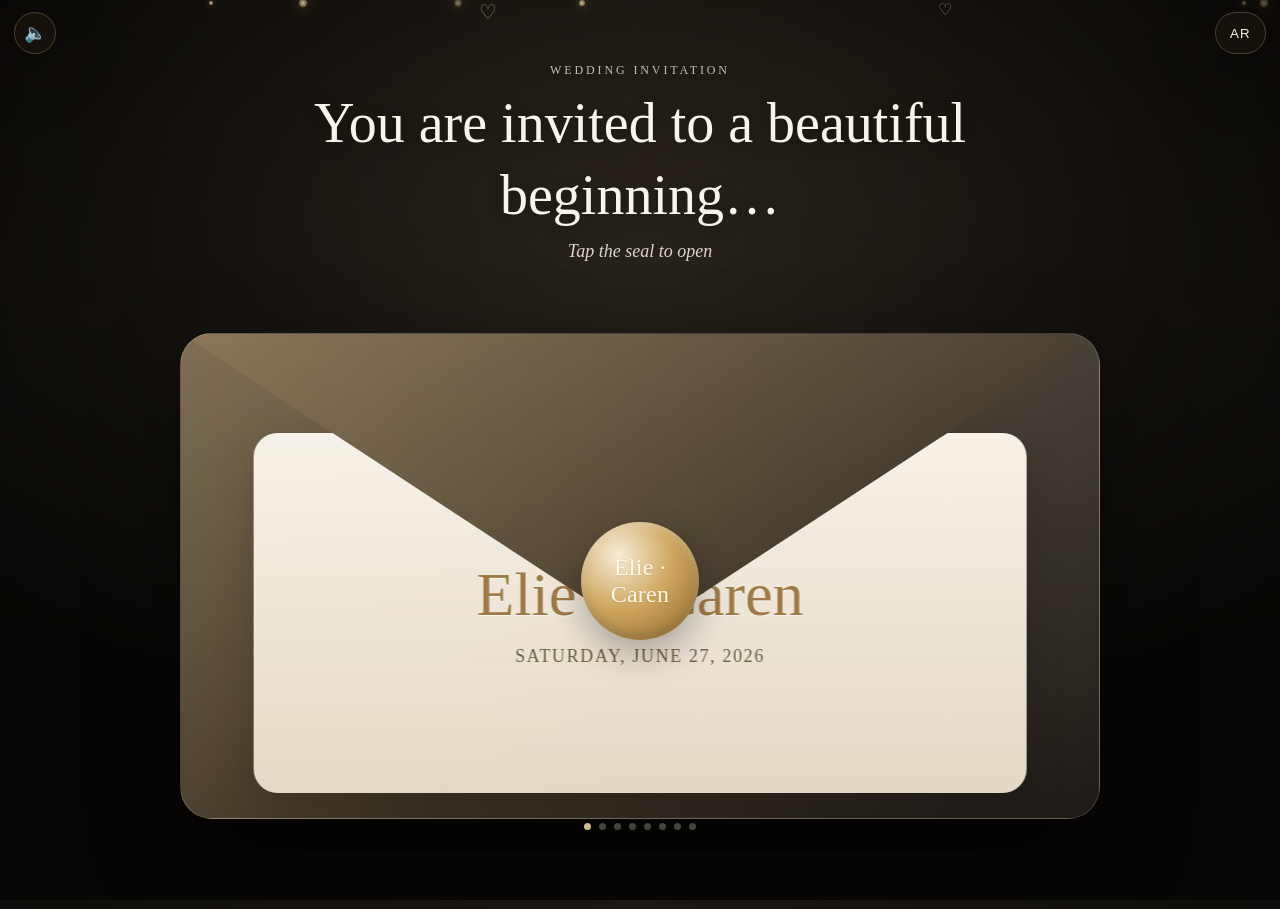
==== index.html @ f536a9fe "Update index.html" ====
<!doctype html>
<html lang="en">
<head>
  <meta charset="utf-8" />
  <meta name="viewport" content="width=device-width, initial-scale=1, viewport-fit=cover" />
  <title>Elie & Caren Wedding Invitation</title>

  <!-- Prevent phone auto-detection -->
  <meta name="format-detection" content="telephone=no">

  <!-- Open Graph (WhatsApp / Facebook preview) -->
  <meta property="og:title" content="Elie & Caren Wedding Invitation" />
  <meta property="og:description" content="You are invited to celebrate our special day." />
  <meta property="og:type" content="website" />
  <meta property="og:url" content="https://elieandcaren.github.io/elie-caren-invitation/" />
  <meta property="og:image" content="https://elieandcaren.github.io/elie-caren-invitation/preview.png" />
  <meta property="og:image:width" content="1200" />
  <meta property="og:image:height" content="630" />

  <!-- Twitter (also used by some apps) -->
  <meta name="twitter:card" content="summary_large_image" />
  <meta name="twitter:title" content="Elie & Caren Wedding Invitation" />
  <meta name="twitter:description" content="You are invited to celebrate our special day." />
  <meta name="twitter:image" content="https://elieandcaren.github.io/elie-caren-invitation/preview.png" />

  <link rel="stylesheet" href="style.css" />
</head>
<body>
  <div class="site-video-wrap" aria-hidden="true">
   <video id="siteVideo" class="site-video" autoplay muted loop playsinline preload="auto">
  <source src="video.mp4?v=2" type="video/mp4">
</video>
    <div class="site-video-overlay"></div>
  </div>

  <div class="hearts-global" aria-hidden="true"></div>

  <audio id="bgMusic" loop preload="auto">
    <source src="music.mp3" type="audio/mpeg" />
  </audio>

  <div class="topbar">
    <button class="icon-btn" id="musicBtn" aria-label="Toggle music" title="Music">🔈</button>
    <button class="pill" id="langBtn" aria-label="Toggle language">AR</button>
  </div>

  <main class="slider" id="slider" aria-label="Wedding invitation slides">

    <section class="slide is-active intro-slide" data-bg="slide1.jpg">
      <div class="gold-particles" aria-hidden="true"></div>
      <div class="content intro-content">
        <div class="intro-copy">
          <div class="intro-kicker" data-reveal data-en="Wedding Invitation" data-ar="دعوة زفاف">Wedding Invitation</div>
          <h1 class="intro-title" data-reveal data-en="You are invited to a beautiful beginning…" data-ar="مدعوون لبداية جميلة…">You are invited to a beautiful beginning…</h1>
          <div class="intro-sub" data-reveal data-en="Tap the seal to open" data-ar="اضغطوا على الختم للفتح">Tap the seal to open</div>
        </div>

        <div class="envelope-stage" id="startBtn" role="button" tabindex="0" aria-label="Open invitation">
          <div class="screen-envelope" id="sealCard">
            <div class="env-base"></div>
            <div class="env-paper">
              <div class="paper-monogram" data-en="Elie &amp; Caren" data-ar="إيلي و كارن">Elie &amp; Caren</div>
              <div class="paper-date" data-en="Saturday, June 27, 2026" data-ar="السبت، ٢٧ حزيران ٢٠٢٦">Saturday, June 27, 2026</div>
            </div>
            <div class="env-flap"><div class="flap-inner"></div></div>
            <button class="wax-seal" id="sealOpenBtn" type="button" aria-label="Open seal"><span class="seal-script">Elie · Caren</span></button>
          </div>
        </div>
      </div>
    </section>

    <section class="slide" data-bg="slide2.jpg">
      <div class="content">
        <div class="verse" data-reveal data-en="“So they are no longer two, but one flesh…”<br><span class='small'>Matthew 19:6</span>" data-ar="&quot;فَلَيْسَا بَعْدُ ٱثْنَيْنِ بَلْ جَسَدٌ وَاحِدٌ...&quot;<br><span class='small'>متى ١٩:٦</span>">“So they are no longer two, but one flesh…”<br><span class="small">Matthew 19:6</span></div>

        <div class="invite-block premium-card">
          <div class="lead" data-reveal data-en="With joyous hearts," data-ar="بِقُلُوبٍ مَمْلُوءَةٍ بِٱلفَرَح،">With joyous hearts,</div>
<div class="parents" data-reveal 
data-en="Jofre and Jossy Saadeh&nbsp;&nbsp;&nbsp;&nbsp;Daher and Samar El Asmar" 
data-ar="جوفر و جوسي سعادة&nbsp;&nbsp;&nbsp;&nbsp;ضاهر و سمر الأسمر">
Jofre and Jossy Saadeh&nbsp;&nbsp;&nbsp;&nbsp;Daher and Samar El Asmar
</div>
          <div class="lead2" data-reveal data-en="request the honor of your presence to celebrate the wedding of their son and daughter" data-ar="يتشرفان بدعوتكم لحضور حفل زفاف ابنهما وابنتهما">request the honor of your presence to celebrate the wedding of their son and daughter</div>
          <div class="names-script shimmer" data-reveal data-en="Elie &amp; Caren" data-ar="إيلي و كارن">Elie <span class="amp">&amp;</span> Caren</div>
          <div class="date" data-reveal data-en="Saturday, June 27, 2026" data-ar="السبت، ٢٧ حزيران ٢٠٢٦">Saturday, June 27, 2026</div>
        </div>

        <div class="hint" data-en="Swipe left" data-ar="اسحب لليسار">Swipe left <div class="arrow">←</div></div>
      </div>
    </section>

    <section class="slide" data-bg="slide3.jpeg">
      <div class="content">
        <div class="title" data-reveal data-en="Wedding Ceremony" data-ar="الإكليل">Wedding Ceremony</div>
        <div class="info premium-card" data-reveal>
          <div class="row"><div class="icon">📅</div><div class="txt" data-en="June 27, 2026" data-ar="٢٧ حزيران ٢٠٢٦">June 27, 2026</div></div>
          <div class="row"><div class="icon">🕕</div><div class="txt" data-en="6:00 pm" data-ar="٦:٠٠ مساء">6:00 pm</div></div>
          <div class="row"><div class="icon">📍</div><div class="txt" data-en="Saint Georges Church, Bekfaya" data-ar="كنيسة مار جرجس، بكفيا">Saint Georges Church, Bekfaya</div></div>
        </div>
        <a class="cta" data-reveal target="_blank" rel="noopener noreferrer" href="https://maps.app.goo.gl/kq51roRV7UsMzKbs8"><span data-en="Location Map" data-ar="الخريطة">Location Map</span></a>
        <div class="hint" data-en="Swipe left" data-ar="اسحب لليسار">Swipe left <div class="arrow">←</div></div>
      </div>
    </section>

    <section class="slide" data-bg="slide4.jpeg">
      <div class="content">
        <div class="title" data-reveal data-en="Wedding Celebration" data-ar="الاحتفال">Wedding Celebration</div>
        <div class="info premium-card" data-reveal>
          <div class="row"><div class="icon">🕖</div><div class="txt" data-en="7:00 pm Welcome Drink" data-ar="٧:٠٠ مساء مشروب ترحيبي">7:00 pm Welcome Drink</div></div>
          <div class="row"><div class="icon">🍽️</div><div class="txt" data-en="8:00 pm Dinner" data-ar="٨:٠٠ مساء العشاء">8:00 pm Dinner</div></div>
          <div class="row"><div class="icon">📍</div><div class="txt" data-en="Aurelia, Bhersaf" data-ar="أوريليا، بحرصاف">Aurelia, Bekfaya (Bhersaf)</div></div>
        </div>
        <a class="cta" data-reveal target="_blank" rel="noopener noreferrer" href="https://maps.app.goo.gl/hfpEqj73owBJCMPR9"><span data-en="Location Map" data-ar="الخريطة">Location Map</span></a>
        <div class="hint" data-en="Swipe left" data-ar="اسحب لليسار">Swipe left <div class="arrow">←</div></div>
      </div>
    </section>

    <section class="slide" data-bg="slide8.jpg">
      <div class="content center program-slide">
        <div class="program-card premium-card" data-reveal>
          <div class="program-title" data-en="Program of the Day" data-ar="برنامج اليوم">Program of the Day</div>
          <div class="program-list">
            <div class="program-row">
              <div class="program-time" data-en="2:00 pm" data-ar="٢:٠٠ مساء">2:00 pm</div>
              <div class="program-details">
                <div class="program-place" data-en="At the Groom's House" data-ar="في منزل العريس">At the Groom's House</div>
                <div class="program-location" data-en="Mansourieh" data-ar="المنصورية">Mansourieh</div>
              </div>
            </div>
            <div class="program-row">
              <div class="program-time" data-en="2:00 pm" data-ar="٢:٠٠ مساء">2:00 pm</div>
              <div class="program-details">
                <div class="program-place" data-en="Bride Reception" data-ar="استقبال العروس">Bride Reception</div>
                <div class="program-location-line">
                  <div class="program-location" data-en="The Ray Hotel, Ain Saadeh" data-ar="فندق ذا راي، عين سعادة">The Ray Hotel, Ain Saadeh</div>
                  <a class="program-map-btn" href="https://maps.app.goo.gl/2anEecc3D1twg9Cs7" target="_blank" rel="noopener noreferrer"><span data-en="Location" data-ar="الموقع">Location</span></a>
                </div>
              </div>
            </div>
            <div class="program-row">
              <div class="program-time" data-en="6:00 pm" data-ar="٦:٠٠ مساء">6:00 pm</div>
              <div class="program-details">
                <div class="program-place" data-en="Wedding Ceremony" data-ar="الإكليل">Wedding Ceremony</div>
                <div class="program-location" data-en="Saint Georges Church, Bekfaya" data-ar="كنيسة مار جرجس، بكفيا">Saint Georges Church, Bekfaya</div>
              </div>
            </div>
            <div class="program-row">
              <div class="program-time" data-en="7:00 pm" data-ar="٧:٠٠ مساء">7:00 pm</div>
              <div class="program-details">
                <div class="program-place" data-en="Welcoming Drink" data-ar="مشروب ترحيبي">Welcoming Drink</div>
                <div class="program-location" data-en="Aurelia, Bekfaya" data-ar="أوريليا، بكفيا">Aurelia, Bekfaya</div>
              </div>
            </div>
            <div class="program-row">
              <div class="program-time" data-en="8:00 pm" data-ar="٨:٠٠ مساء">8:00 pm</div>
              <div class="program-details">
                <div class="program-place" data-en="Dinner" data-ar="العشاء">Dinner</div>
                <div class="program-location" data-en="Aurelia, Bekfaya" data-ar="أوريليا، بكفيا">Aurelia, Bekfaya</div>
              </div>
            </div>
          </div>
          <div class="program-note" data-en="A night of love, joy, music, and singing till dawn." data-ar="ليلة من المحبة والفرح والموسيقى والغناء حتى الفجر.">A night of love, joy, music, and singing till dawn.</div>
        </div>
      </div>
    </section>

    <section class="slide" data-bg="slide6.jpg">
      <div class="gold-particles" aria-hidden="true"></div>
      <div class="content center gift-slide">
        <div class="gift-card premium-card" data-reveal>
          <div class="gift-title" data-en="With Love &amp; Blessings" data-ar="بالمحبة والبركة">With Love &amp; Blessings</div>
          <div class="gift-text" data-en="Your presence is truly enough for us.<br>If you would like to offer a gift,<br>please find our wedding registry below." data-ar="حضوركم ومشاركتكم لنا هذا اليوم يكفياننا سعادة.<br>وإن أحببتم تقديم هدية،<br>تجدون سجل الهدايا الخاص بزفافنا أدناه.">Your presence is truly enough for us.<br>If you would like to offer a gift,<br>please find our wedding registry below.</div>
         <div class="bank-box">
  <div><strong>Account Name:</strong> Elie &amp; Caren</div>
  <div><strong>WHISH ACCOUNT:</strong> <span class="phone">20677045-03</span></div>
</div></div>
        </div>
      </div>
    </section>

    <section class="slide" data-bg="slide5.jpg">
      <div class="content rsvp-content">
        <div class="title" data-reveal data-en="Be Our Guest" data-ar="كونوا ضيوفنا">Be Our Guest</div>
        <div class="subtitle" data-reveal data-en="Please reply (RSVP)" data-ar="يرجى تأكيد الحضور (RSVP)">Please reply (RSVP)</div>

        <div class="invite-personal-box premium-card" data-reveal>
          <div class="invite-personal-label" data-en="Reserved For" data-ar="الدعوة باسم">Reserved For</div>
          <div id="reservedName" class="invite-personal-name">Our dear guest</div>
          <div id="invitationCount" class="invite-personal-count">Invitation for 1 guest</div>
        </div>

        <div class="card premium-card" data-reveal>
          <div class="grid">
            <input id="rsvpName" type="hidden" />
            <div class="field">
              <label data-en="Attending" data-ar="الحضور">Attending</label>
              <select id="attending">
                <option value="yes" data-en="Yes" data-ar="نعم">Yes</option>
                <option value="no" data-en="No" data-ar="لا">No</option>
              </select>
            </div>
            <div class="field">
              <label data-en="Number of Guests" data-ar="عدد الضيوف">Number of Guests</label>
              <input id="guests" type="number" min="0" max="10" value="1" />
            </div>
            <div class="field">
              <label data-en="Phone (optional)" data-ar="الهاتف (اختياري)">Phone (optional)</label>
              <input id="phone" type="tel" placeholder="+961 …" />
            </div>
            <div class="field full">
              <label data-en="Note (optional)" data-ar="ملاحظة (اختياري)">Note (optional)</label>
              <input id="note" type="text" placeholder="Anything we should know?" />
            </div>
          </div>
          <button class="submit" id="submitBtn"><span data-en="RSVP" data-ar="تأكيد">RSVP</span></button>
          <div class="contact">
  <span data-en="Groom:" data-ar="العريس:">Groom:</span>
  <span class="phone">70668247</span>

  <span class="divider-dot">•</span>

  <span data-en="Bride:" data-ar="العروس:">Bride:</span>
  <span class="phone">78881989</span>
</div>
          <div class="status" id="status"></div>
        </div>
      </div>
    </section>

    <section class="slide final-slide" data-bg="slide11.png">
      <div class="gold-particles" aria-hidden="true"></div>
      <div class="content center final-clean luxury-final">
        <div class="final-top-line" data-reveal data-en="With love, joy, and endless gratitude" data-ar="بكل محبة وفرح وامتنان لا ينتهي">With love, joy, and endless gratitude</div>
        <div class="quote" data-reveal data-en="And so the adventure begins..." data-ar="وهكذا تبدأ الحكاية...">And so the adventure begins...</div>
        <div class="names-final shimmer" data-reveal data-en="Elie &amp; Caren" data-ar="إيلي و كارن">Elie &amp; Caren</div>
        <div class="date-final" data-reveal data-en="Saturday • June 27, 2026" data-ar="السبت • ٢٧ حزيران ٢٠٢٦">Saturday • June 27, 2026</div>
        <div class="final-bottom-line" data-reveal data-en="We cannot wait to celebrate this unforgettable night with you." data-ar="لا يسعنا الانتظار لنحتفل معكم بهذه الليلة التي لا تُنسى.">We cannot wait to celebrate this unforgettable night with you.</div>
        <div class="heart luxury-heart">♡</div>
      </div>
    </section>

    <div class="dots" id="dots" aria-hidden="true"></div>
  </main>

  <script src="script.js"></script>
</body>
</html>
---- style.css ----
:root{
  --bg:#0d0c0a;
  --fg:#f8f4ec;
  --muted:rgba(248,244,236,.82);
  --stroke:rgba(224,196,145,.26);
  --glass:rgba(30,24,16,.38);
  --shadow:0 20px 60px rgba(0,0,0,.42);
  --gold:#d5b27b;
  --gold-deep:#9d7a46;
  --beige:#e9ddc7;
  --beige-soft:#f4ede2;
  --warm:#b29367;
}

*{box-sizing:border-box}
html,body{height:100%}
body{
  margin:0;
  background:radial-gradient(circle at top, #1b1712, #0d0c0a 60%);
  color:var(--fg);
  overflow:hidden;
  -webkit-font-smoothing:antialiased;
  font-family: ui-serif, Georgia, "Times New Roman", Times, serif;
}
.phone {
  color: #e8d8a8;
  text-decoration: none;
  letter-spacing: 1.5px;
}
.site-video-wrap {
  position: fixed;
  inset: 0;
  width: 100vw;
  height: 100vh;
  overflow: hidden;
  z-index: -2;
  pointer-events: none;
}

.site-video {
  position: absolute;
  inset: 0;
  width: 100%;
  height: 100%;
  object-fit: cover;
  object-position: 50% 45%;
  display: block;
}

.site-video-overlay {
  position: absolute;
  inset: 0;
  background:
    radial-gradient(70% 55% at 50% 18%, rgba(212,178,123,.08), transparent 60%),
    linear-gradient(to bottom, rgba(14,11,8,.35), rgba(14,11,8,.45));
}

.hearts-global{
  position: fixed; inset: 0; overflow: hidden; pointer-events: none; z-index: 40;
}
.heart-global{
  position:absolute; color: rgba(233,221,199,.54); user-select:none; font-size: 14px; animation: floatGlobal linear infinite;
}
@keyframes floatGlobal{
  0% { transform: translateY(110vh) scale(.85); opacity: 0; }
  10% { opacity: .28; }
  90% { opacity: .28; }
  100% { transform: translateY(-15vh) scale(1.15); opacity: 0; }
}

.topbar{
  position:fixed; top: env(safe-area-inset-top, 12px); left:0; right:0; padding:12px 14px;
  display:flex; justify-content:space-between; align-items:center; z-index:60; pointer-events:none;
}
.topbar > *{pointer-events:auto}
.icon-btn,.pill{
  height:42px; border-radius:999px; border:1px solid var(--stroke); background:rgba(44,34,22,.35);
  color:var(--fg); box-shadow:var(--shadow); backdrop-filter: blur(12px);
}
.icon-btn{width:42px; font-size:18px}
.pill{padding:0 14px; letter-spacing:.08em}

.slider{height:100vh; width:100vw; position:relative; z-index:2}
.slide{
  position:absolute; inset:0; opacity:0; transform:scale(1.02); transition: opacity .7s ease, transform .95s ease;
  pointer-events:none; overflow:hidden;
}
.slide::before{
  content:""; position:absolute; inset:0; background-image:var(--bg-image); background-position:center; background-size:cover; background-repeat:no-repeat;
  transform:scale(1.03); transition:transform 7s ease, filter .7s ease;
  filter:saturate(.96) brightness(.95);
}
.slide::after{
  content:""; position:absolute; inset:0;
  background:
    radial-gradient(70% 55% at 50% 30%, rgba(236,212,172,.08), rgba(0,0,0,.34)),
    linear-gradient(to bottom, rgba(10,8,6,.26), rgba(12,10,8,.54));
}
.slide.is-active{opacity:1; transform:scale(1); pointer-events:auto; z-index:5}
.slide.is-active::before{transform:scale(1.09)}
.content{
  position:relative; z-index:2; height:100%; padding: clamp(22px, 4vw, 38px);
  display:flex; flex-direction:column; justify-content:center; align-items:center; text-align:center; gap:14px;
}
.intro-content{justify-content:space-evenly; gap:28px}
.rsvp-content{justify-content:flex-start; padding-top: clamp(90px, 14vh, 130px); padding-bottom: 90px; overflow:auto}

.premium-card{
  background:linear-gradient(180deg, rgba(40,31,20,.30), rgba(18,14,10,.44));
  border:1px solid var(--stroke); backdrop-filter:blur(14px); box-shadow:var(--shadow);
}

.title{font-size: clamp(34px, 6.5vw, 54px); letter-spacing:.02em; margin:0; text-shadow:0 3px 14px rgba(0,0,0,.24)}
.subtitle{margin-top:-8px; color:var(--muted); font-size: clamp(16px, 3.6vw, 20px)}
.verse{max-width:680px; color: rgba(255,248,239,.90); font-style: italic; line-height: 1.6; font-size: clamp(20px, 4vw, 26px)}
.verse .small{display:inline-block; margin-top:8px; font-size:.9em; opacity:.9}

.intro-copy{display:flex; flex-direction:column; align-items:center; gap:10px; max-width:760px}
.intro-kicker{text-transform:uppercase; letter-spacing:.24em; font-size:12px; color:rgba(244,237,226,.78)}
.intro-title{margin:0; font-size:clamp(30px, 6vw, 56px); font-weight:300; line-height:1.28; text-shadow:0 3px 16px rgba(0,0,0,.28)}
.intro-sub{font-size:clamp(15px, 3.2vw, 18px); color:rgba(255,248,239,.84); font-style:italic}

.envelope-stage{width:min(96vw, 980px); height:min(58vh, 560px); display:flex; align-items:center; justify-content:center; cursor:pointer; perspective:1800px}
.screen-envelope{position:relative; width:min(96vw, 920px); height:min(54vh, 500px); transform-style:preserve-3d}
.env-base{position:absolute; inset:0; border-radius:32px; background:linear-gradient(180deg, rgba(255,255,255,.12), rgba(255,255,255,.02)), linear-gradient(135deg, #6f5b3d, #362d21 52%, #191511); border:1px solid rgba(233,221,199,.18); box-shadow:0 35px 90px rgba(0,0,0,.40)}
.env-paper{position:absolute; left:50%; bottom:26px; width:84%; height:74%; transform:translateX(-50%) translateY(0); border-radius:24px; background:linear-gradient(180deg, rgba(249,244,235,.99), rgba(235,224,205,.96)); box-shadow:0 18px 44px rgba(0,0,0,.16); display:flex; flex-direction:column; align-items:center; justify-content:center; gap:16px; transition:transform 1.1s ease; z-index:1}
.paper-monogram{font-family:"Brush Script MT","Snell Roundhand","Segoe Script",cursive; font-size:clamp(38px, 6vw, 62px); color:var(--gold-deep); text-shadow:0 1px 0 rgba(255,255,255,.75)}
.paper-date{font-size:clamp(14px, 2.3vw, 18px); letter-spacing:.09em; text-transform:uppercase; color:#6f5e41}
.env-flap{position:absolute; inset:0; transform-origin:top center; transform:rotateX(0deg); transition:transform 1s ease; z-index:3; backface-visibility:hidden; clip-path:polygon(0 0, 100% 0, 50% 62%)}
.flap-inner{position:absolute; inset:0; border-radius:32px 32px 0 0; background:linear-gradient(180deg, rgba(255,255,255,.10), rgba(255,255,255,.02)), linear-gradient(135deg, #7e6846, #2d2419 72%); border:1px solid rgba(255,245,228,.12)}
.wax-seal{position:absolute; left:50%; top:51%; transform:translate(-50%, -50%); width:118px; height:118px; border:none; border-radius:50%; background:radial-gradient(circle at 32% 28%, #f6edd8, #d0a861 45%, #8b6228 100%); box-shadow:0 14px 34px rgba(0,0,0,.28), inset 0 3px 10px rgba(255,255,255,.30), inset 0 -4px 10px rgba(0,0,0,.18); display:flex; align-items:center; justify-content:center; z-index:5; cursor:pointer}
.seal-script{font-family:"Brush Script MT","Snell Roundhand","Segoe Script",cursive; font-size:24px; color:#fff7e6; letter-spacing:.01em; text-shadow:0 1px 2px rgba(0,0,0,.10)}
.screen-envelope.opening .env-flap{transform:rotateX(-164deg)}
.screen-envelope.opening .env-paper{transform:translateX(-50%) translateY(-92px)}
.screen-envelope.opened .wax-seal{opacity:0; transform:translate(-50%, -60%) scale(.85); transition:all .35s ease}

.invite-block{width:min(760px, 92vw); padding:24px 20px; border-radius:24px}
.lead{color: rgba(255,248,239,.92); font-size: clamp(16px, 3.8vw, 20px); margin-bottom: 10px}
.parents{font-size: clamp(22px, 5vw, 30px); opacity:.94; margin-bottom: 10px}
.lead2{color: var(--muted); font-size: clamp(14px, 3.5vw, 18px); line-height:1.6; margin-bottom: 14px}
.names-script,.names-final{font-family: "Brush Script MT", "Snell Roundhand", "Segoe Script", cursive; line-height:1; margin: 6px 0 10px}
.names-script{font-size: clamp(44px, 9vw, 76px)}
.names-final{font-size: clamp(54px, 10vw, 90px)}
.amp{font-size:.85em; opacity:.9}
.date,.date-final{letter-spacing:.08em; font-size: clamp(14px, 3.4vw, 18px); color: rgba(255,248,239,.88)}
.shimmer{position:relative; animation: textShimmer 6.5s linear infinite}
@keyframes textShimmer{0%{filter:brightness(1)} 50%{filter:brightness(1.15)} 100%{filter:brightness(1)}}

.info,.card,.gift-card,.program-card,.invite-personal-box{width:min(720px, 92vw); padding: 18px 16px; border-radius: 22px}
.info{display:flex; flex-direction:column; gap:10px}
.row{display:flex; align-items:center; justify-content:center; gap:12px}
.icon{width:32px; text-align:center; font-size:20px; opacity:.92}
.txt{font-size: clamp(16px, 3.8vw, 20px); color: rgba(255,248,239,.94)}
.cta,.program-map-btn,.submit{transition:transform .25s ease, background .25s ease, border-color .25s ease}
.cta:hover,.program-map-btn:hover,.submit:hover{transform:translateY(-2px)}
.cta{margin-top:10px; text-decoration:none; color: var(--fg); border:1px solid rgba(224,196,145,.32); background:rgba(70,51,28,.26); padding: 14px 18px; border-radius: 999px; box-shadow: var(--shadow); backdrop-filter: blur(10px); display:inline-flex; gap:10px; align-items:center}

.grid{display:grid; grid-template-columns:1fr 1fr; gap:12px}
.field{display:flex; flex-direction:column; gap:8px; text-align:left}
.field.full{grid-column:1 / -1}
label{font-family: ui-sans-serif, system-ui, -apple-system, Segoe UI, Roboto, Arial; font-size: 12px; letter-spacing:.08em; text-transform:uppercase; color: rgba(255,245,228,.80)}
input,select{width:100%; padding:12px 12px; border-radius:16px; border:1px solid rgba(224,196,145,.18); background: rgba(255,248,239,.08); color: var(--fg); outline:none; font-size:16px; font-family: ui-sans-serif, system-ui, -apple-system, Segoe UI, Roboto, Arial}
input::placeholder{color: rgba(255,248,239,.55)}
.submit{margin-top: 14px; width:100%; padding: 14px 18px; border-radius: 16px; border:1px solid rgba(224,196,145,.34); background: linear-gradient(180deg, rgba(197,159,101,.28), rgba(90,64,29,.30)); color: var(--fg); font-size:16px; letter-spacing:.12em; text-transform: uppercase; font-family: ui-sans-serif, system-ui, -apple-system, Segoe UI, Roboto, Arial; cursor:pointer}
.contact{margin-top: 10px; color: rgba(255,245,228,.84); font-size: 14px; display:flex; flex-wrap:wrap; justify-content:center; gap:8px; font-family: ui-sans-serif, system-ui, -apple-system, Segoe UI, Roboto, Arial}
.divider-dot{opacity:.5}
.status{margin-top:10px; min-height:18px; font-family: ui-sans-serif, system-ui, -apple-system, Segoe UI, Roboto, Arial; color: rgba(255,245,228,.88); font-size:14px}
.invite-personal-box{padding:18px 18px 14px}
.invite-personal-label{font-size:12px; text-transform:uppercase; letter-spacing:.18em; color:rgba(255,245,228,.70)}
.invite-personal-name{font-size:clamp(24px, 5vw, 34px); margin-top:8px; color:var(--beige-soft)}
.invite-personal-count{margin-top:8px; font-size:clamp(14px, 3.4vw, 17px); color:rgba(227,201,157,.92)}

.gift-title{font-size: clamp(28px, 6vw, 40px); margin-bottom: 16px; font-family: "Brush Script MT", cursive}
.gift-text{font-size: clamp(15px, 3.6vw, 18px); line-height: 1.7; color: rgba(255,248,239,.86); margin-bottom: 24px}
.bank-box{font-size:15px; line-height:1.8; color:rgba(255,248,239,.94); padding:16px; border-radius:16px; background: rgba(255,248,239,.08); border:1px solid rgba(224,196,145,.16)}

.program-title{font-size: clamp(30px, 6vw, 42px); margin-bottom:22px; font-family: "Brush Script MT", "Snell Roundhand", "Segoe Script", cursive; color: rgba(255,248,239,.98)}
.program-list{display:flex; flex-direction:column; gap:14px}
.program-row{display:grid; grid-template-columns:110px 1fr; gap:14px; align-items:center; text-align:left; padding:14px 16px; border-radius:16px; background: rgba(255,248,239,.06); border:1px solid rgba(224,196,145,.12)}
.program-time{font-size: clamp(16px, 3.8vw, 20px); font-weight:600; color: rgba(255,248,239,.98); letter-spacing:.03em}
.program-details{display:flex; flex-direction:column; gap:4px}
.program-place{font-size: clamp(18px, 4vw, 22px); color: rgba(255,248,239,.96)}
.program-location{font-size: clamp(14px, 3.4vw, 17px); color: rgba(255,245,228,.78); line-height:1.5}
.program-note{margin-top:18px; font-size: clamp(14px, 3.4vw, 17px); color: rgba(255,248,239,.80); font-style:italic}
.program-location-line{display:flex; align-items:center; justify-content:space-between; gap:12px; flex-wrap:wrap}
.program-map-btn{display:inline-flex; align-items:center; justify-content:center; padding:8px 14px; border-radius:999px; border:1px solid rgba(224,196,145,.18); background: rgba(255,248,239,.08); color:#fff; text-decoration:none; font-size:13px; white-space:nowrap}

.gold-particles{position:absolute; inset:0; pointer-events:none; overflow:hidden; z-index:1}
.gold-particles span{position:absolute; width:6px; height:6px; border-radius:999px; background: radial-gradient(circle, rgba(255,228,171,.95), rgba(191,145,58,.15)); box-shadow:0 0 10px rgba(255,210,110,.45); animation: goldFloat linear infinite}
@keyframes goldFloat{0%{transform:translateY(110vh) scale(.6); opacity:0}10%{opacity:.8}100%{transform:translateY(-15vh) scale(1.1); opacity:0}}

.hint{position:absolute; bottom:calc(env(safe-area-inset-bottom, 0px) + 18px); color: rgba(255,248,239,.78); font-style: italic; font-size: 18px; display:flex; align-items:center; gap:10px}
.arrow{width:32px; height:32px; border-radius:999px; border:1px solid rgba(224,196,145,.22); display:flex; align-items:center; justify-content:center}
.dots{position:absolute; bottom:calc(env(safe-area-inset-bottom, 0px) + 70px); left:0; right:0; display:flex; justify-content:center; gap:8px; z-index:60}
.dot{width:7px; height:7px; border-radius:999px; background: rgba(255,248,239,.26)}
.dot.active{ background: rgba(227,201,157,.92)}

.final-slide::after{background:radial-gradient(70% 55% at 50% 24%, rgba(213,178,123,.16), rgba(0,0,0,.36)), linear-gradient(to bottom, rgba(12,10,8,.20), rgba(12,10,8,.56))}
.luxury-final{gap:18px; text-align:center}
.final-top-line,.final-bottom-line{max-width:700px; color: rgba(255,248,239,.82); font-size: clamp(14px, 3.4vw, 18px); line-height: 1.7; text-shadow:0 2px 10px rgba(0,0,0,.25)}
.quote{font-size: clamp(30px, 6vw, 46px); font-style:italic; color: rgba(255,248,239,.94); max-width:760px; line-height:1.6}
.luxury-heart{font-size:34px; opacity:.88; animation:pulseHeart 2.4s infinite}
.final-clean{animation:fadeInFinal 1.2s ease}
.final-slide.is-active .content{animation: finalBreath 7s ease-in-out infinite}
@keyframes finalBreath{0%,100%{transform:scale(1)}50%{transform:scale(1.02)}}
@keyframes fadeInFinal{from { opacity: 0; transform: translateY(20px); } to { opacity: 1; transform: translateY(0); }}
@keyframes pulseHeart{0%,100% { transform: scale(1); opacity:.8; }50% { transform: scale(1.18); opacity:1; }}

[data-reveal]{opacity:0; transform:translateY(16px); filter:blur(8px); transition:opacity .8s ease, transform .8s ease, filter .8s ease}
.slide.is-active [data-reveal].show{opacity:1; transform:translateY(0); filter:blur(0)}

body.ar{direction:rtl; font-family: ui-serif, "Noto Naskh Arabic", "Amiri", "Times New Roman", serif}
body.ar .field{text-align:right}
body.ar .names-script, body.ar .names-final{font-family: "Aref Ruqaa", "Amiri", serif}
body.ar .program-row{grid-template-columns:1fr 110px; text-align:right}
body.ar .program-time{order:2}
body.ar .program-details{order:1}
body.ar .program-location-line{flex-direction:row-reverse}

@media (max-width: 700px){
  .envelope-stage{height:min(44vh, 360px)}
  .screen-envelope{height:min(42vh, 320px)}
  .wax-seal{width:94px; height:94px}
  .seal-script{font-size:20px}
  .grid{grid-template-columns:1fr}
  .program-row, body.ar .program-row{grid-template-columns:1fr; text-align:center}
  .rsvp-content{padding-top: clamp(78px, 12vh, 100px)}
}
@media (max-width: 480px){
  .content{padding:18px}
  .intro-title{font-size:clamp(28px, 9vw, 40px)}
  .invite-block,.info,.card,.gift-card,.program-card,.invite-personal-box{width:min(94vw, 94vw)}
  .hint{font-size:15px}
}
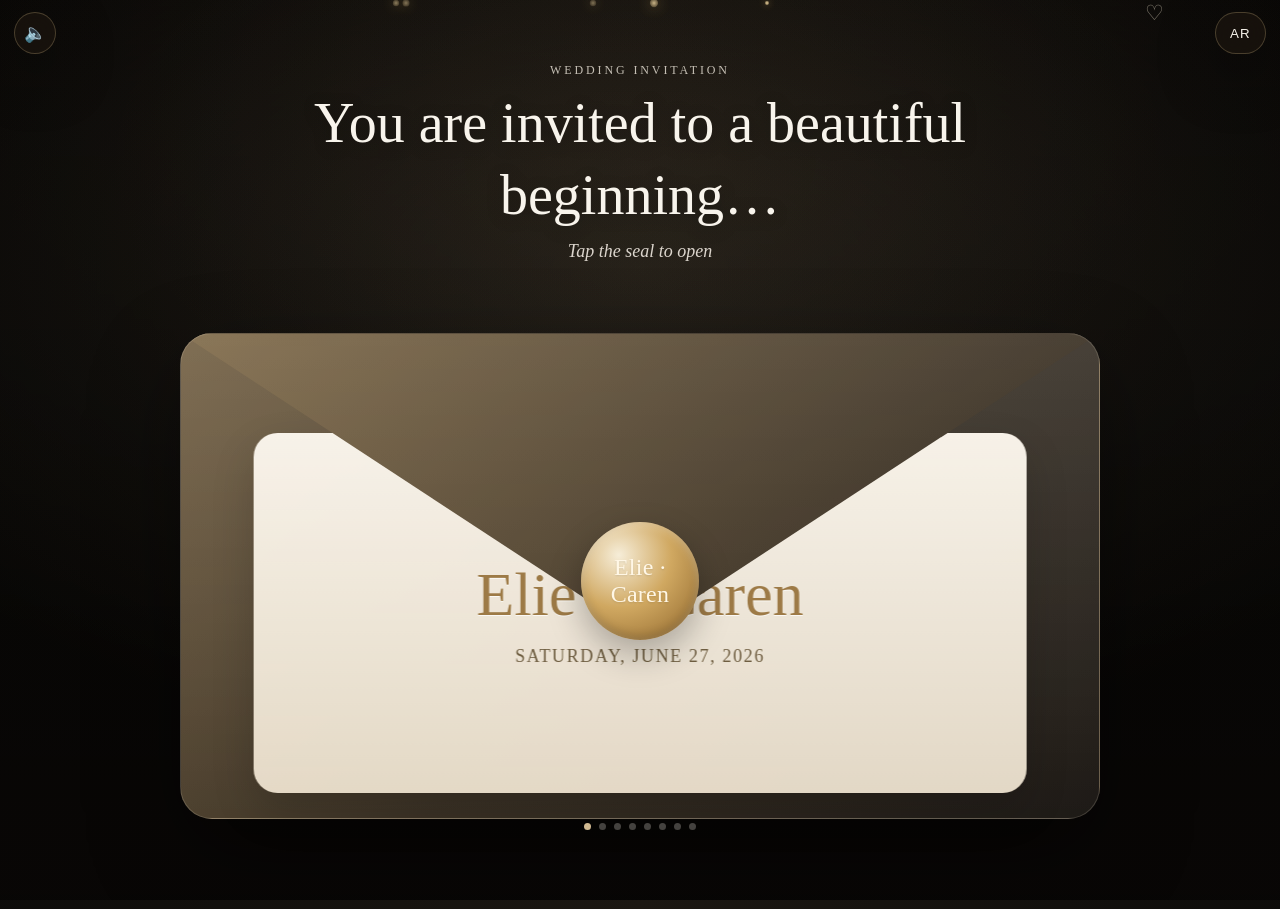
==== commit 12a51fa3: "Update index.html" ====
--- a/index.html
+++ b/index.html
@@ -28,7 +28,7 @@
 <body>
   <div class="site-video-wrap" aria-hidden="true">
    <video id="siteVideo" class="site-video" autoplay muted loop playsinline preload="auto">
-  <source src="video.mp4?v=2" type="video/mp4">
+  <source src="video.mp4" type="video/mp4">
 </video>
     <div class="site-video-overlay"></div>
   </div>
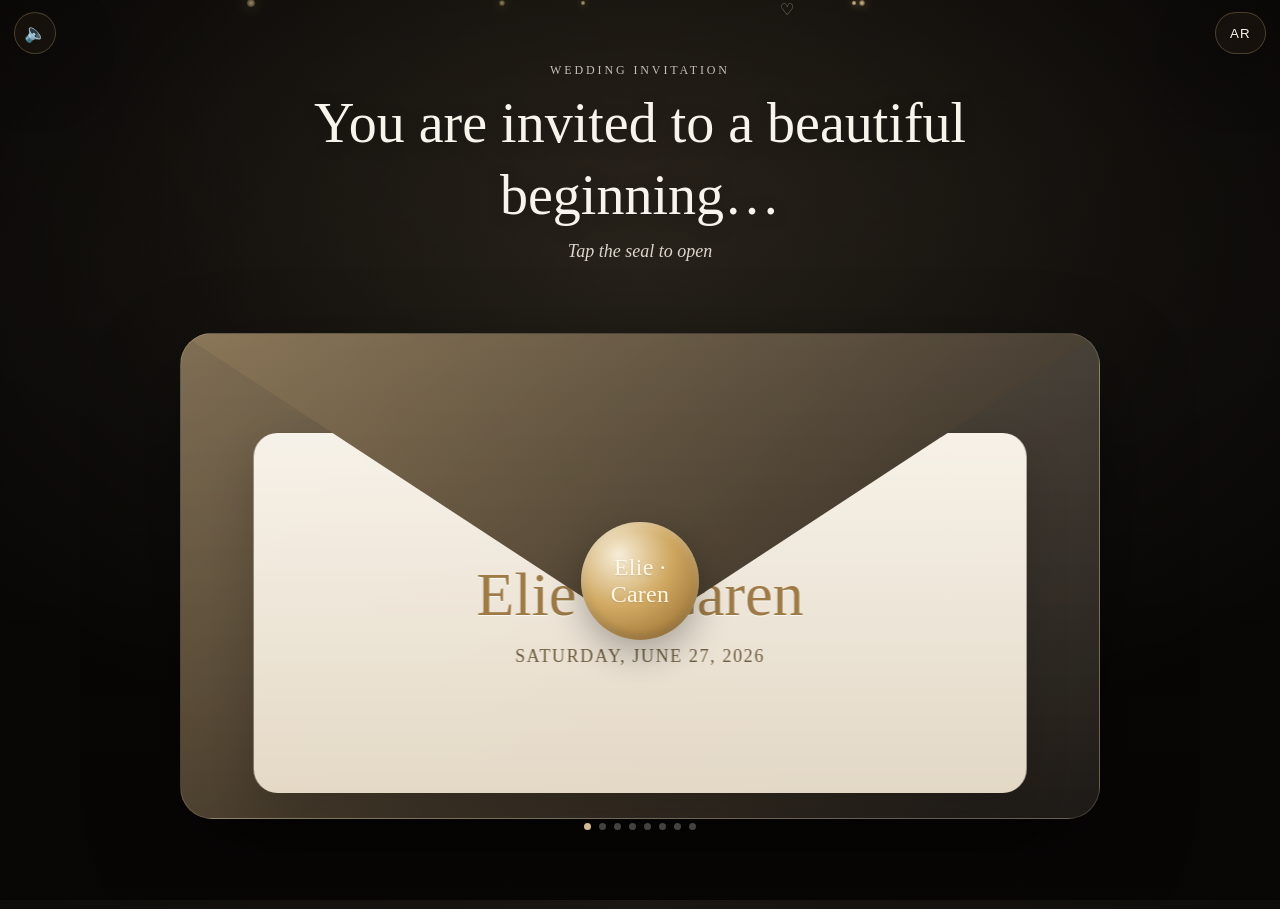
==== commit 00d6a0d1: "Update index.html" ====
--- a/index.html
+++ b/index.html
@@ -28,7 +28,7 @@
 <body>
   <div class="site-video-wrap" aria-hidden="true">
    <video id="siteVideo" class="site-video" autoplay muted loop playsinline preload="auto">
-  <source src="video.mp4" type="video/mp4">
+  <source src="Videofix.mp4" type="video/mp4">
 </video>
     <div class="site-video-overlay"></div>
   </div>
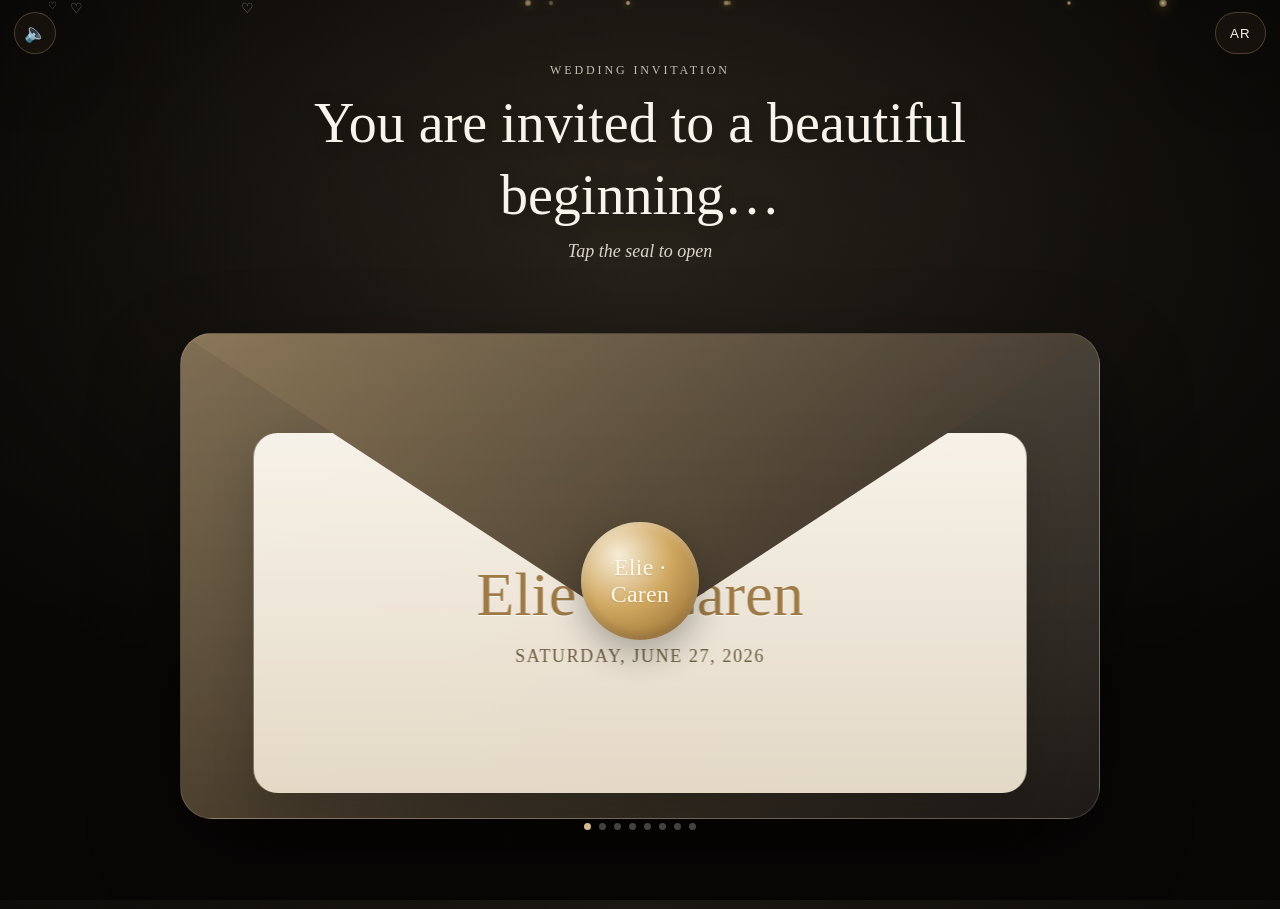
==== commit e8e4f456: "Update index.html" ====
--- a/index.html
+++ b/index.html
@@ -148,7 +148,7 @@
               <div class="program-time" data-en="7:00 pm" data-ar="٧:٠٠ مساء">7:00 pm</div>
               <div class="program-details">
                 <div class="program-place" data-en="Welcoming Drink" data-ar="مشروب ترحيبي">Welcoming Drink</div>
-                <div class="program-location" data-en="Aurelia, Bekfaya" data-ar="أوريليا، بكفيا">Aurelia, Bekfaya</div>
+                <div class="program-location" data-en="Aurelia, Bhersaf" data-ar="أوريليا، بحرصاف">Aurelia, Bhersaf</div>
               </div>
             </div>
             <div class="program-row">
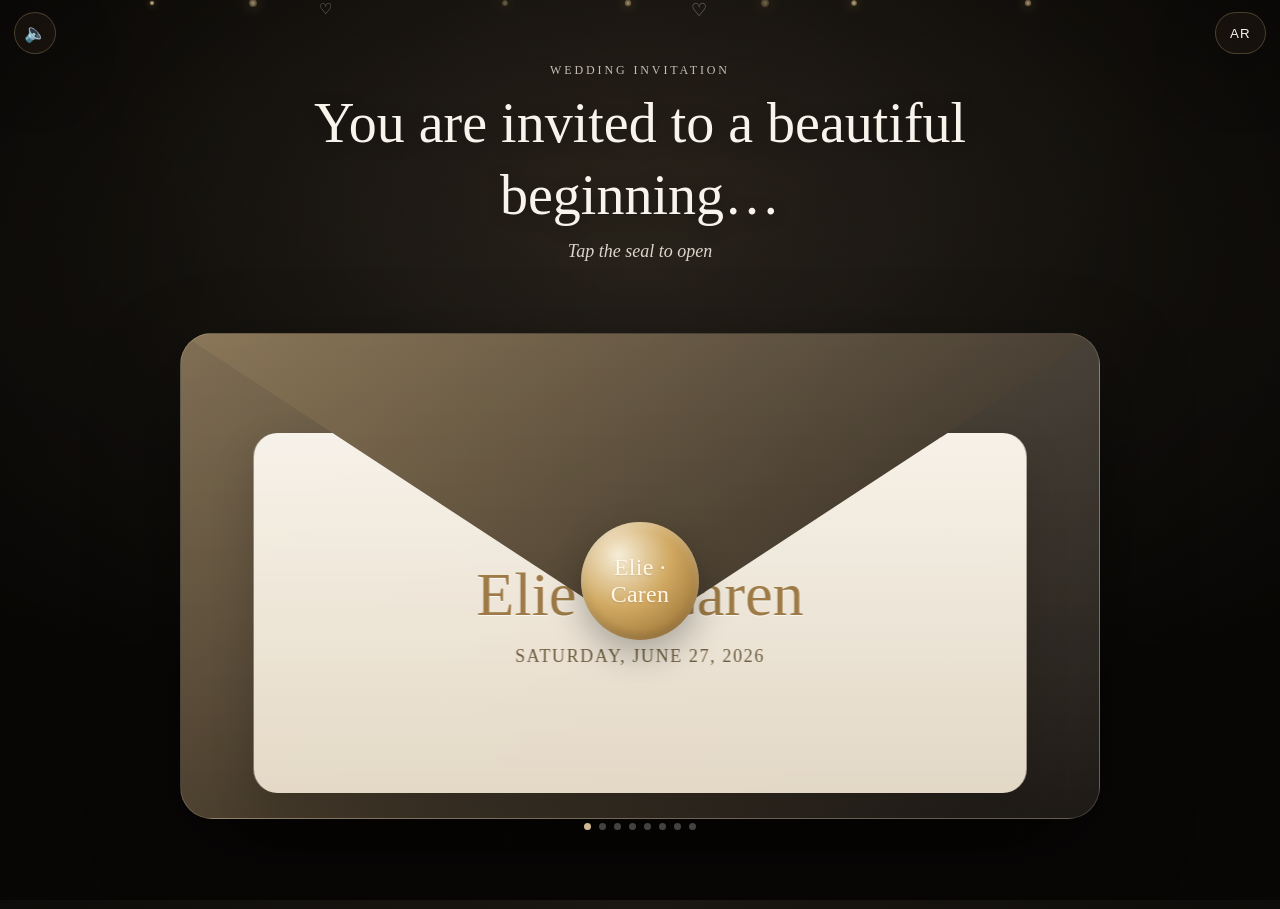
==== commit c77da0fe: "Update index.html" ====
--- a/index.html
+++ b/index.html
@@ -155,7 +155,7 @@
               <div class="program-time" data-en="8:00 pm" data-ar="٨:٠٠ مساء">8:00 pm</div>
               <div class="program-details">
                 <div class="program-place" data-en="Dinner" data-ar="العشاء">Dinner</div>
-                <div class="program-location" data-en="Aurelia, Bekfaya" data-ar="أوريليا، بكفيا">Aurelia, Bekfaya</div>
+                <div class="program-location" data-en="Aurelia, Bhersaf" data-ar="أوريليا، بحرصاف">Aurelia, Bhersaf</div>
               </div>
             </div>
           </div>
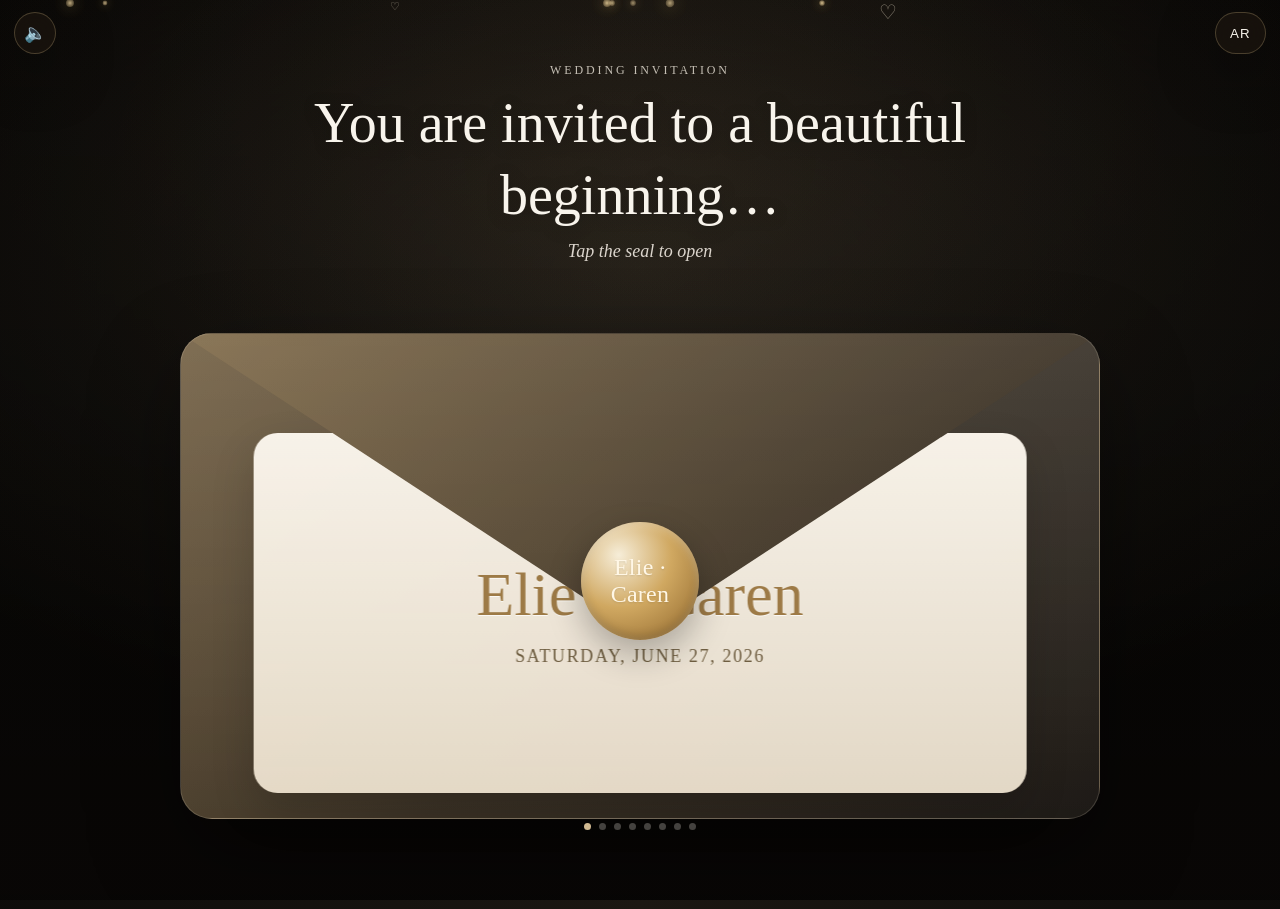
==== commit 5ed8acf2: "Update index.html" ====
--- a/index.html
+++ b/index.html
@@ -164,19 +164,34 @@
       </div>
     </section>
 
-    <section class="slide" data-bg="slide6.jpg">
-      <div class="gold-particles" aria-hidden="true"></div>
-      <div class="content center gift-slide">
-        <div class="gift-card premium-card" data-reveal>
-          <div class="gift-title" data-en="With Love &amp; Blessings" data-ar="بالمحبة والبركة">With Love &amp; Blessings</div>
-          <div class="gift-text" data-en="Your presence is truly enough for us.<br>If you would like to offer a gift,<br>please find our wedding registry below." data-ar="حضوركم ومشاركتكم لنا هذا اليوم يكفياننا سعادة.<br>وإن أحببتم تقديم هدية،<br>تجدون سجل الهدايا الخاص بزفافنا أدناه.">Your presence is truly enough for us.<br>If you would like to offer a gift,<br>please find our wedding registry below.</div>
-         <div class="bank-box">
-  <div><strong>Account Name:</strong> Elie &amp; Caren</div>
-  <div><strong>WHISH ACCOUNT:</strong> <span class="phone">20677045-03</span></div>
-</div></div>
-        </div>
-      </div>
-    </section>
+   <section class="slide" data-bg="slide6.jpg">
+  <div class="gold-particles" aria-hidden="true"></div>
+
+  <div class="content center gift-slide">
+    <div class="gift-card premium-card" data-reveal>
+
+      <div class="gift-title" 
+        data-en="With Love &amp; Blessings" 
+        data-ar="بالمحبة والبركة">
+        With Love &amp; Blessings
+      </div>
+
+      <div class="gift-text"
+        data-en="Your presence is the greatest gift.<br>For those who wish to do so,<br>a wedding gift account is available through WHISH."
+        data-ar="حضوركم هو أجمل هدية لنا.<br>لمن يرغب بذلك،<br>حساب هدية الزفاف متوفّر عبر ويش.">
+        Your presence is the greatest gift.<br>
+        For those who wish to do so,<br>
+        a wedding gift account is available through WHISH.
+      </div>
+
+      <div class="bank-box">
+        <div><strong>Account Name:</strong> Elie &amp; Caren</div>
+        <div><strong>WHISH ACCOUNT:</strong> <span class="phone">20677045-03</span></div>
+      </div>
+
+    </div>
+  </div>
+</section>
 
     <section class="slide" data-bg="slide5.jpg">
       <div class="content rsvp-content">
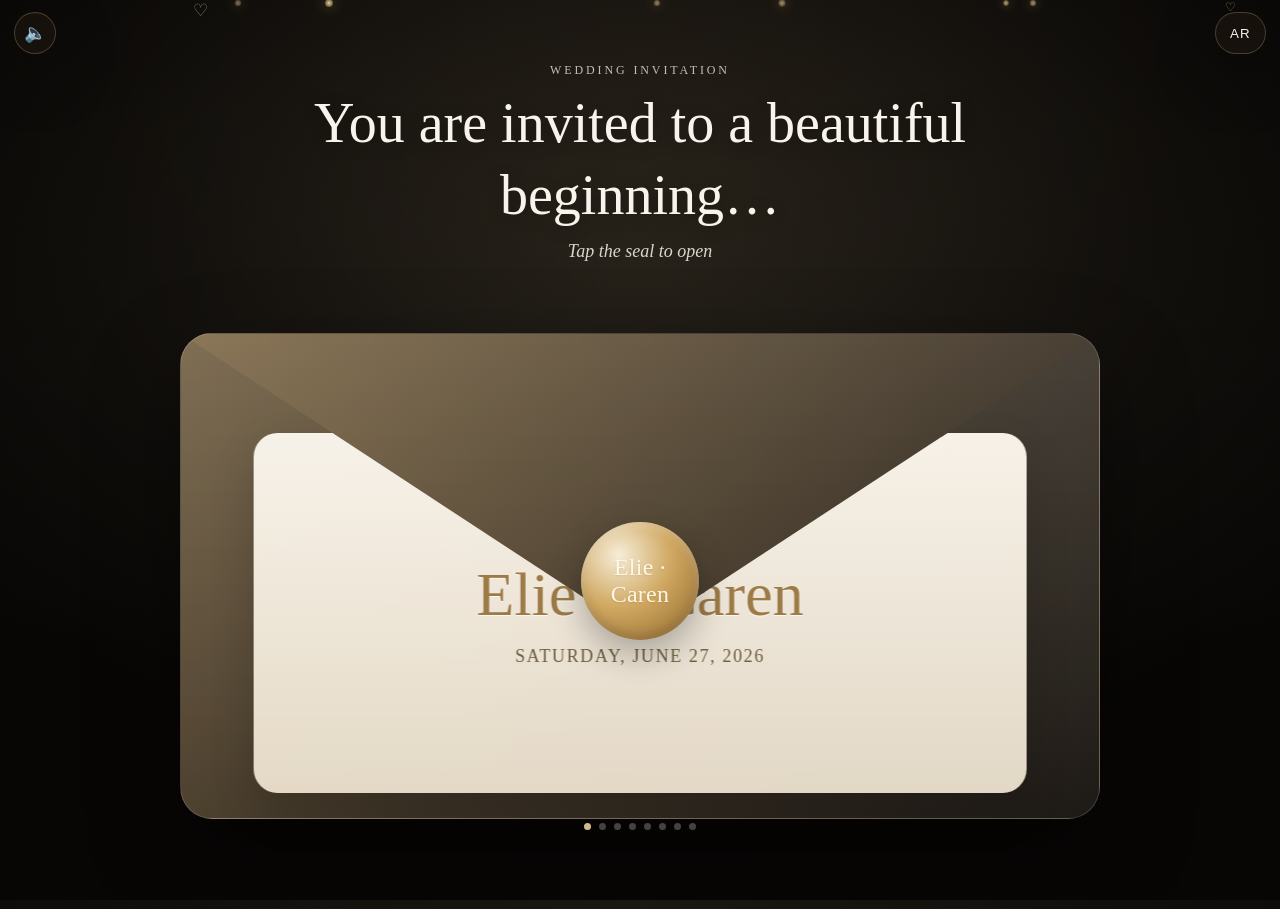
==== commit 7f35edd6: "Update index.html" ====
--- a/index.html
+++ b/index.html
@@ -196,7 +196,7 @@
     <section class="slide" data-bg="slide5.jpg">
       <div class="content rsvp-content">
         <div class="title" data-reveal data-en="Be Our Guest" data-ar="كونوا ضيوفنا">Be Our Guest</div>
-        <div class="subtitle" data-reveal data-en="Please reply (RSVP)" data-ar="يرجى تأكيد الحضور (RSVP)">Please reply (RSVP)</div>
+        <div class="subtitle" data-reveal data-en="Please reply (RSVP)" data-ar=" يرجى تأكيد الحضور قبل 10 حزيران 2026(RSVP)">Please reply before 10 JUNE 2026 (RSVP)</div>
 
         <div class="invite-personal-box premium-card" data-reveal>
           <div class="invite-personal-label" data-en="Reserved For" data-ar="الدعوة باسم">Reserved For</div>
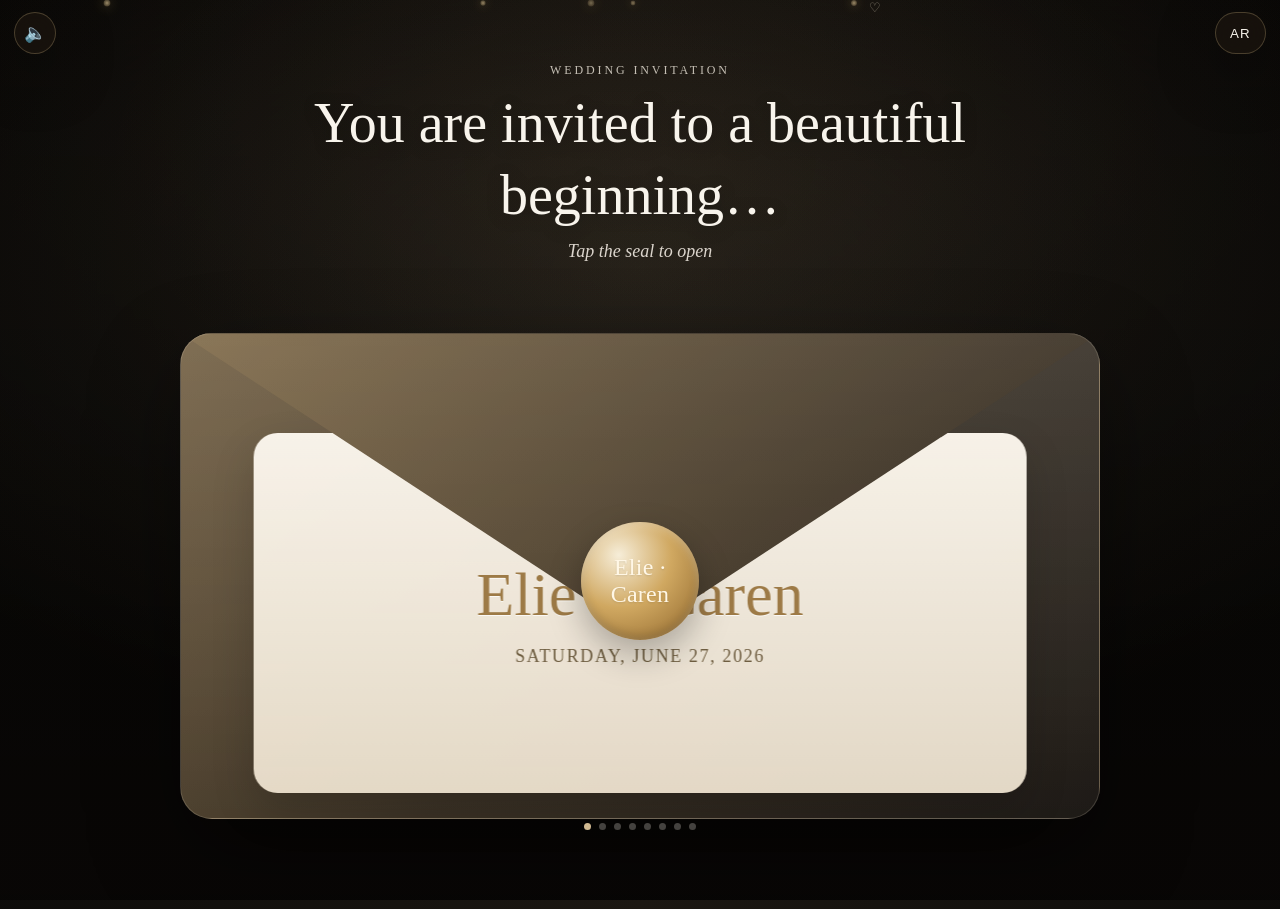
==== commit 6e90a89a: "Update index.html" ====
--- a/index.html
+++ b/index.html
@@ -196,7 +196,7 @@
     <section class="slide" data-bg="slide5.jpg">
       <div class="content rsvp-content">
         <div class="title" data-reveal data-en="Be Our Guest" data-ar="كونوا ضيوفنا">Be Our Guest</div>
-        <div class="subtitle" data-reveal data-en="Please reply (RSVP)" data-ar=" يرجى تأكيد الحضور قبل 10 حزيران 2026(RSVP)">Please reply before 10 JUNE 2026 (RSVP)</div>
+        <div class="subtitle" data-reveal data-en="Please reply before 10 JUNE 2026 (RSVP)" data-ar=" يرجى تأكيد الحضور قبل 10 حزيران 2026(RSVP)">Please reply before 10 JUNE 2026 (RSVP)</div>
 
         <div class="invite-personal-box premium-card" data-reveal>
           <div class="invite-personal-label" data-en="Reserved For" data-ar="الدعوة باسم">Reserved For</div>
